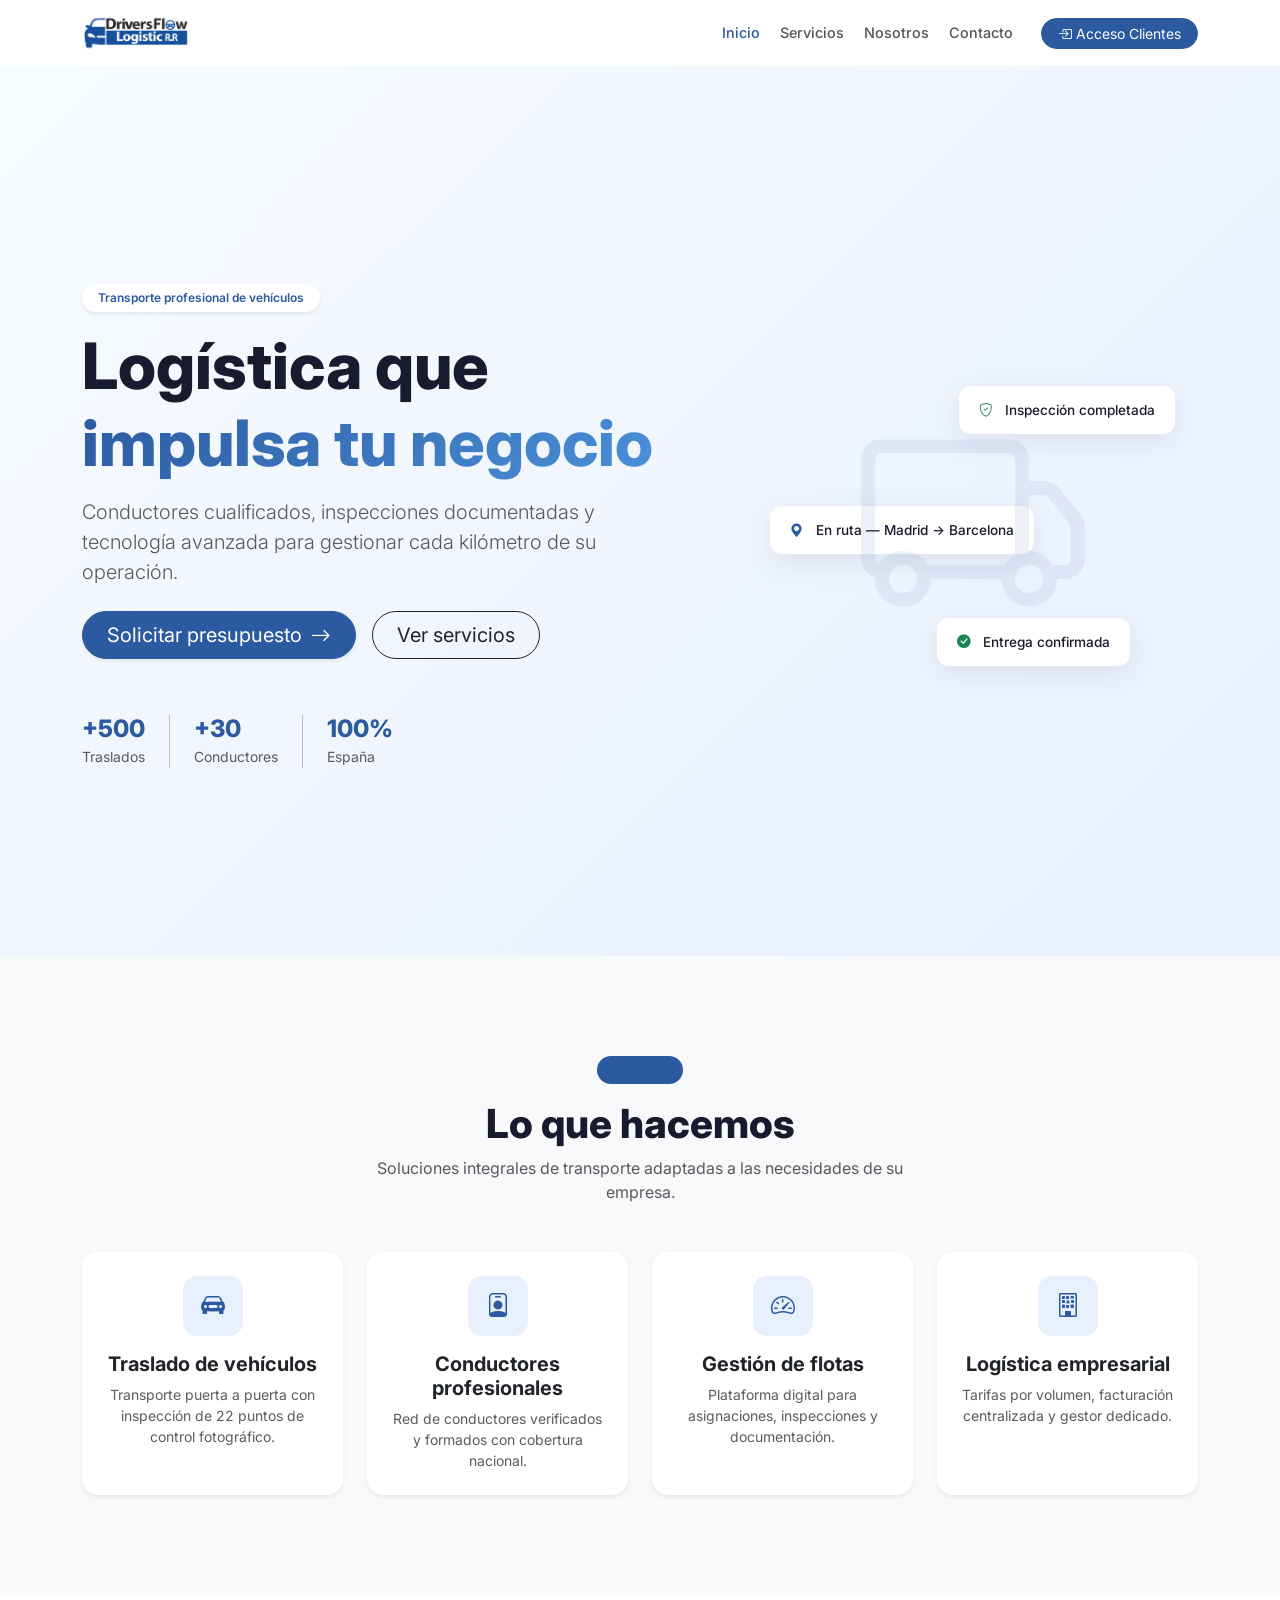
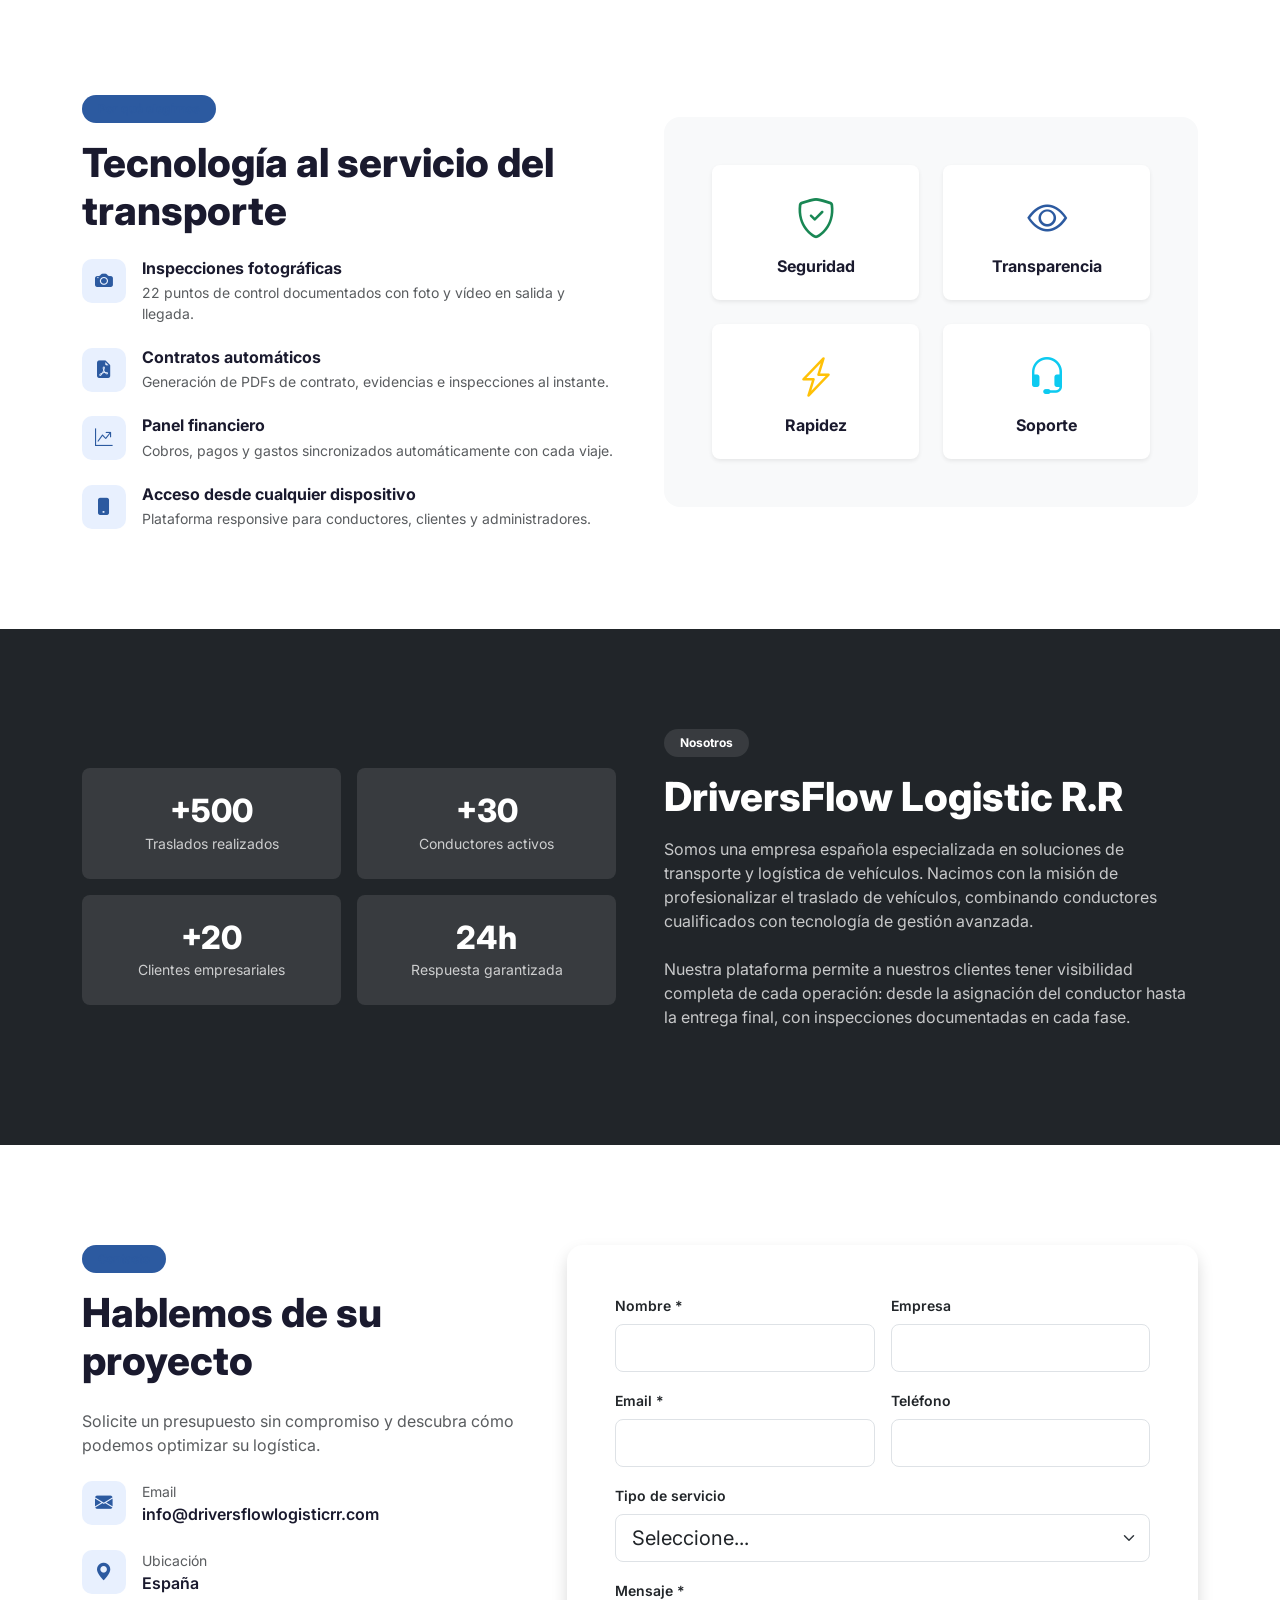
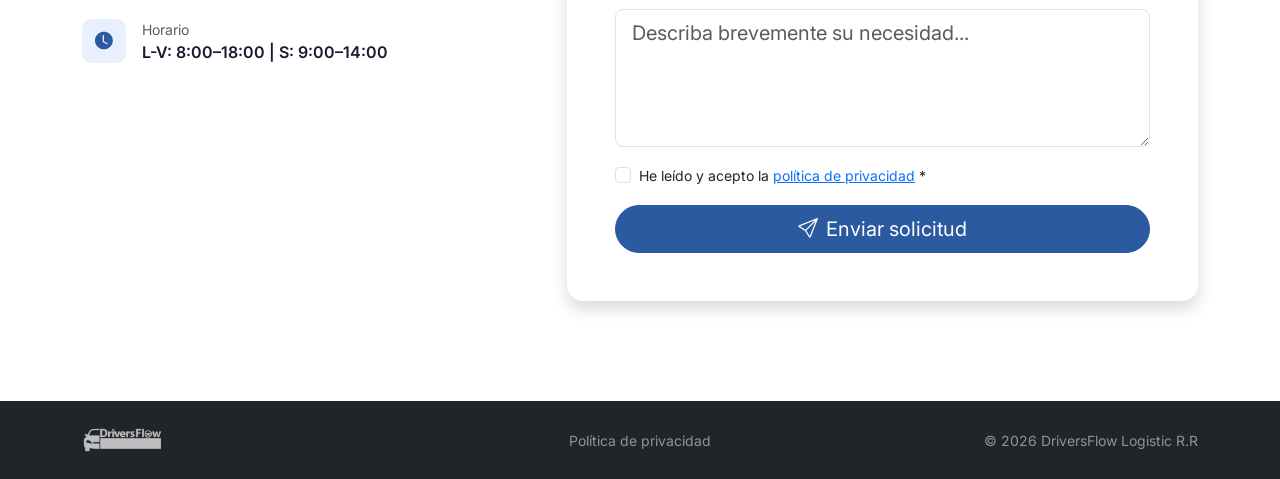
==== index.html @ 22121470 "Crear sitio web informativo single-page con Bootstrap 5 Landing page moderna con secciones: hero, se" ====
<!DOCTYPE html>
<html lang="es">
<head>
    <meta charset="UTF-8">
    <meta name="viewport" content="width=device-width, initial-scale=1.0">
    <title>DriversFlow Logistic R.R — Transporte y Logística</title>
    <meta name="description" content="DriversFlow Logistic R.R — Soluciones profesionales de transporte y logística en España.">
    <link href="https://cdn.jsdelivr.net/npm/bootstrap@5.3.3/dist/css/bootstrap.min.css" rel="stylesheet">
    <link href="https://cdn.jsdelivr.net/npm/bootstrap-icons@1.11.3/font/bootstrap-icons.min.css" rel="stylesheet">
    <link href="https://fonts.googleapis.com/css2?family=Inter:wght@300;400;500;600;700;800&display=swap" rel="stylesheet">
    <link href="css/styles.css" rel="stylesheet">
</head>
<body data-bs-spy="scroll" data-bs-target="#navbarNav" data-bs-offset="80">

<!-- Navbar -->
<nav class="navbar navbar-expand-lg navbar-light fixed-top">
    <div class="container">
        <a class="navbar-brand" href="#inicio">
            <img src="img/logo.png" alt="DriversFlow Logistic R.R" height="40">
        </a>
        <button class="navbar-toggler border-0" type="button" data-bs-toggle="collapse" data-bs-target="#navbarNav">
            <span class="navbar-toggler-icon"></span>
        </button>
        <div class="collapse navbar-collapse" id="navbarNav">
            <ul class="navbar-nav ms-auto gap-1">
                <li class="nav-item"><a class="nav-link" href="#inicio">Inicio</a></li>
                <li class="nav-item"><a class="nav-link" href="#servicios">Servicios</a></li>
                <li class="nav-item"><a class="nav-link" href="#nosotros">Nosotros</a></li>
                <li class="nav-item"><a class="nav-link" href="#contacto">Contacto</a></li>
                <li class="nav-item ms-lg-3">
                    <a class="btn btn-primary btn-sm rounded-pill px-3 mt-1" href="https://driversflowlogisticrr.es/accounts/login/" target="_blank">
                        <i class="bi bi-box-arrow-in-right me-1"></i>Acceso Clientes
                    </a>
                </li>
            </ul>
        </div>
    </div>
</nav>

<!-- Hero -->
<section id="inicio" class="hero-section d-flex align-items-center">
    <div class="container">
        <div class="row align-items-center">
            <div class="col-lg-7">
                <span class="badge bg-white text-primary rounded-pill px-3 py-2 mb-3 fw-semibold shadow-sm">Transporte profesional de vehículos</span>
                <h1 class="display-3 fw-800 mb-3">Logística que<br><span class="text-gradient">impulsa tu negocio</span></h1>
                <p class="lead text-muted mb-4 pe-lg-5">Conductores cualificados, inspecciones documentadas y tecnología avanzada para gestionar cada kilómetro de su operación.</p>
                <div class="d-flex gap-3 flex-wrap">
                    <a href="#contacto" class="btn btn-primary btn-lg rounded-pill px-4 shadow-sm">
                        Solicitar presupuesto <i class="bi bi-arrow-right ms-1"></i>
                    </a>
                    <a href="#servicios" class="btn btn-outline-dark btn-lg rounded-pill px-4">
                        Ver servicios
                    </a>
                </div>
                <div class="d-flex gap-4 mt-5 pt-2">
                    <div>
                        <h4 class="fw-800 text-primary mb-0">+500</h4>
                        <small class="text-muted">Traslados</small>
                    </div>
                    <div class="vr opacity-25"></div>
                    <div>
                        <h4 class="fw-800 text-primary mb-0">+30</h4>
                        <small class="text-muted">Conductores</small>
                    </div>
                    <div class="vr opacity-25"></div>
                    <div>
                        <h4 class="fw-800 text-primary mb-0">100%</h4>
                        <small class="text-muted">España</small>
                    </div>
                </div>
            </div>
            <div class="col-lg-5 d-none d-lg-block">
                <div class="hero-graphic">
                    <div class="hero-card card-1">
                        <i class="bi bi-shield-check text-success"></i> Inspección completada
                    </div>
                    <div class="hero-card card-2">
                        <i class="bi bi-geo-alt-fill text-primary"></i> En ruta — Madrid → Barcelona
                    </div>
                    <div class="hero-card card-3">
                        <i class="bi bi-check-circle-fill text-success"></i> Entrega confirmada
                    </div>
                    <i class="bi bi-truck hero-icon"></i>
                </div>
            </div>
        </div>
    </div>
</section>

<!-- Servicios -->
<section id="servicios" class="py-section bg-light">
    <div class="container">
        <div class="text-center mb-5">
            <span class="badge bg-primary bg-opacity-10 text-primary rounded-pill px-3 py-2 mb-3">Servicios</span>
            <h2 class="display-6 fw-800">Lo que hacemos</h2>
            <p class="text-muted col-lg-6 mx-auto">Soluciones integrales de transporte adaptadas a las necesidades de su empresa.</p>
        </div>
        <div class="row g-4">
            <div class="col-md-6 col-lg-3">
                <div class="card border-0 shadow-sm h-100 service-card">
                    <div class="card-body p-4 text-center">
                        <div class="icon-box mx-auto mb-3">
                            <i class="bi bi-car-front-fill"></i>
                        </div>
                        <h5 class="fw-bold">Traslado de vehículos</h5>
                        <p class="text-muted small mb-0">Transporte puerta a puerta con inspección de 22 puntos de control fotográfico.</p>
                    </div>
                </div>
            </div>
            <div class="col-md-6 col-lg-3">
                <div class="card border-0 shadow-sm h-100 service-card">
                    <div class="card-body p-4 text-center">
                        <div class="icon-box mx-auto mb-3">
                            <i class="bi bi-person-badge"></i>
                        </div>
                        <h5 class="fw-bold">Conductores profesionales</h5>
                        <p class="text-muted small mb-0">Red de conductores verificados y formados con cobertura nacional.</p>
                    </div>
                </div>
            </div>
            <div class="col-md-6 col-lg-3">
                <div class="card border-0 shadow-sm h-100 service-card">
                    <div class="card-body p-4 text-center">
                        <div class="icon-box mx-auto mb-3">
                            <i class="bi bi-speedometer2"></i>
                        </div>
                        <h5 class="fw-bold">Gestión de flotas</h5>
                        <p class="text-muted small mb-0">Plataforma digital para asignaciones, inspecciones y documentación.</p>
                    </div>
                </div>
            </div>
            <div class="col-md-6 col-lg-3">
                <div class="card border-0 shadow-sm h-100 service-card">
                    <div class="card-body p-4 text-center">
                        <div class="icon-box mx-auto mb-3">
                            <i class="bi bi-building"></i>
                        </div>
                        <h5 class="fw-bold">Logística empresarial</h5>
                        <p class="text-muted small mb-0">Tarifas por volumen, facturación centralizada y gestor dedicado.</p>
                    </div>
                </div>
            </div>
        </div>
    </div>
</section>

<!-- Por qué elegirnos -->
<section class="py-section">
    <div class="container">
        <div class="row align-items-center g-5">
            <div class="col-lg-6">
                <span class="badge bg-primary bg-opacity-10 text-primary rounded-pill px-3 py-2 mb-3">Por qué elegirnos</span>
                <h2 class="display-6 fw-800 mb-4">Tecnología al servicio del transporte</h2>
                <div class="d-flex mb-4">
                    <div class="feature-icon me-3">
                        <i class="bi bi-camera-fill"></i>
                    </div>
                    <div>
                        <h6 class="fw-bold mb-1">Inspecciones fotográficas</h6>
                        <p class="text-muted small mb-0">22 puntos de control documentados con foto y vídeo en salida y llegada.</p>
                    </div>
                </div>
                <div class="d-flex mb-4">
                    <div class="feature-icon me-3">
                        <i class="bi bi-file-earmark-pdf-fill"></i>
                    </div>
                    <div>
                        <h6 class="fw-bold mb-1">Contratos automáticos</h6>
                        <p class="text-muted small mb-0">Generación de PDFs de contrato, evidencias e inspecciones al instante.</p>
                    </div>
                </div>
                <div class="d-flex mb-4">
                    <div class="feature-icon me-3">
                        <i class="bi bi-graph-up-arrow"></i>
                    </div>
                    <div>
                        <h6 class="fw-bold mb-1">Panel financiero</h6>
                        <p class="text-muted small mb-0">Cobros, pagos y gastos sincronizados automáticamente con cada viaje.</p>
                    </div>
                </div>
                <div class="d-flex">
                    <div class="feature-icon me-3">
                        <i class="bi bi-phone-fill"></i>
                    </div>
                    <div>
                        <h6 class="fw-bold mb-1">Acceso desde cualquier dispositivo</h6>
                        <p class="text-muted small mb-0">Plataforma responsive para conductores, clientes y administradores.</p>
                    </div>
                </div>
            </div>
            <div class="col-lg-6">
                <div class="bg-light rounded-4 p-5 text-center">
                    <div class="row g-4">
                        <div class="col-6">
                            <div class="bg-white rounded-3 p-4 shadow-sm">
                                <i class="bi bi-shield-check fs-1 text-success"></i>
                                <h6 class="fw-bold mt-2 mb-0">Seguridad</h6>
                            </div>
                        </div>
                        <div class="col-6">
                            <div class="bg-white rounded-3 p-4 shadow-sm">
                                <i class="bi bi-eye fs-1 text-primary"></i>
                                <h6 class="fw-bold mt-2 mb-0">Transparencia</h6>
                            </div>
                        </div>
                        <div class="col-6">
                            <div class="bg-white rounded-3 p-4 shadow-sm">
                                <i class="bi bi-lightning-charge fs-1 text-warning"></i>
                                <h6 class="fw-bold mt-2 mb-0">Rapidez</h6>
                            </div>
                        </div>
                        <div class="col-6">
                            <div class="bg-white rounded-3 p-4 shadow-sm">
                                <i class="bi bi-headset fs-1 text-info"></i>
                                <h6 class="fw-bold mt-2 mb-0">Soporte</h6>
                            </div>
                        </div>
                    </div>
                </div>
            </div>
        </div>
    </div>
</section>

<!-- Nosotros -->
<section id="nosotros" class="py-section bg-dark text-white">
    <div class="container">
        <div class="row align-items-center g-5">
            <div class="col-lg-6 order-lg-2">
                <span class="badge bg-white bg-opacity-10 text-white rounded-pill px-3 py-2 mb-3">Nosotros</span>
                <h2 class="display-6 fw-800 mb-3">DriversFlow Logistic R.R</h2>
                <p class="opacity-75 mb-4">Somos una empresa española especializada en soluciones de transporte y logística de vehículos. Nacimos con la misión de profesionalizar el traslado de vehículos, combinando conductores cualificados con tecnología de gestión avanzada.</p>
                <p class="opacity-75">Nuestra plataforma permite a nuestros clientes tener visibilidad completa de cada operación: desde la asignación del conductor hasta la entrega final, con inspecciones documentadas en cada fase.</p>
            </div>
            <div class="col-lg-6 order-lg-1">
                <div class="row g-3">
                    <div class="col-6">
                        <div class="bg-white bg-opacity-10 rounded-3 p-4 text-center">
                            <h2 class="fw-800 mb-0">+500</h2>
                            <small class="opacity-75">Traslados realizados</small>
                        </div>
                    </div>
                    <div class="col-6">
                        <div class="bg-white bg-opacity-10 rounded-3 p-4 text-center">
                            <h2 class="fw-800 mb-0">+30</h2>
                            <small class="opacity-75">Conductores activos</small>
                        </div>
                    </div>
                    <div class="col-6">
                        <div class="bg-white bg-opacity-10 rounded-3 p-4 text-center">
                            <h2 class="fw-800 mb-0">+20</h2>
                            <small class="opacity-75">Clientes empresariales</small>
                        </div>
                    </div>
                    <div class="col-6">
                        <div class="bg-white bg-opacity-10 rounded-3 p-4 text-center">
                            <h2 class="fw-800 mb-0">24h</h2>
                            <small class="opacity-75">Respuesta garantizada</small>
                        </div>
                    </div>
                </div>
            </div>
        </div>
    </div>
</section>

<!-- Contacto -->
<section id="contacto" class="py-section">
    <div class="container">
        <div class="row g-5">
            <div class="col-lg-5">
                <span class="badge bg-primary bg-opacity-10 text-primary rounded-pill px-3 py-2 mb-3">Contacto</span>
                <h2 class="display-6 fw-800 mb-4">Hablemos de su proyecto</h2>
                <p class="text-muted mb-4">Solicite un presupuesto sin compromiso y descubra cómo podemos optimizar su logística.</p>

                <div class="d-flex mb-4">
                    <div class="contact-icon me-3"><i class="bi bi-envelope-fill"></i></div>
                    <div>
                        <small class="text-muted d-block">Email</small>
                        <span class="fw-semibold">info@driversflowlogisticrr.com</span>
                    </div>
                </div>
                <div class="d-flex mb-4">
                    <div class="contact-icon me-3"><i class="bi bi-geo-alt-fill"></i></div>
                    <div>
                        <small class="text-muted d-block">Ubicación</small>
                        <span class="fw-semibold">España</span>
                    </div>
                </div>
                <div class="d-flex mb-4">
                    <div class="contact-icon me-3"><i class="bi bi-clock-fill"></i></div>
                    <div>
                        <small class="text-muted d-block">Horario</small>
                        <span class="fw-semibold">L-V: 8:00–18:00 | S: 9:00–14:00</span>
                    </div>
                </div>
            </div>
            <div class="col-lg-7">
                <div class="card border-0 shadow rounded-4">
                    <div class="card-body p-4 p-lg-5">
                        <form id="contactForm">
                            <div class="row g-3">
                                <div class="col-md-6">
                                    <label class="form-label small fw-semibold">Nombre *</label>
                                    <input type="text" class="form-control form-control-lg rounded-3" required>
                                </div>
                                <div class="col-md-6">
                                    <label class="form-label small fw-semibold">Empresa</label>
                                    <input type="text" class="form-control form-control-lg rounded-3">
                                </div>
                                <div class="col-md-6">
                                    <label class="form-label small fw-semibold">Email *</label>
                                    <input type="email" class="form-control form-control-lg rounded-3" required>
                                </div>
                                <div class="col-md-6">
                                    <label class="form-label small fw-semibold">Teléfono</label>
                                    <input type="tel" class="form-control form-control-lg rounded-3">
                                </div>
                                <div class="col-12">
                                    <label class="form-label small fw-semibold">Tipo de servicio</label>
                                    <select class="form-select form-select-lg rounded-3">
                                        <option value="">Seleccione...</option>
                                        <option>Traslado de vehículos</option>
                                        <option>Conductores profesionales</option>
                                        <option>Gestión de flotas</option>
                                        <option>Logística empresarial</option>
                                        <option>Otro</option>
                                    </select>
                                </div>
                                <div class="col-12">
                                    <label class="form-label small fw-semibold">Mensaje *</label>
                                    <textarea class="form-control form-control-lg rounded-3" rows="4" required placeholder="Describa brevemente su necesidad..."></textarea>
                                </div>
                                <div class="col-12">
                                    <div class="form-check">
                                        <input class="form-check-input" type="checkbox" id="privacyCheck" required>
                                        <label class="form-check-label small" for="privacyCheck">
                                            He leído y acepto la <a href="privacidad.html" target="_blank">política de privacidad</a> *
                                        </label>
                                    </div>
                                </div>
                                <div class="col-12">
                                    <button type="submit" class="btn btn-primary btn-lg rounded-pill px-5 w-100">
                                        <i class="bi bi-send me-2"></i>Enviar solicitud
                                    </button>
                                </div>
                            </div>
                        </form>
                        <div id="formSuccess" class="alert alert-success mt-3 d-none rounded-3">
                            <i class="bi bi-check-circle me-2"></i>Mensaje enviado. Nos pondremos en contacto en breve.
                        </div>
                    </div>
                </div>
            </div>
        </div>
    </div>
</section>

<!-- Footer -->
<footer class="bg-dark text-white py-4">
    <div class="container">
        <div class="row align-items-center">
            <div class="col-md-4 mb-3 mb-md-0">
                <img src="img/logo.png" alt="DriversFlow Logistic R.R" height="30" style="filter:brightness(0) invert(1);opacity:.7;">
            </div>
            <div class="col-md-4 text-center mb-3 mb-md-0">
                <a href="privacidad.html" class="text-white-50 text-decoration-none small">Política de privacidad</a>
            </div>
            <div class="col-md-4 text-md-end">
                <small class="text-white-50">&copy; 2026 DriversFlow Logistic R.R</small>
            </div>
        </div>
    </div>
</footer>

<script src="https://cdn.jsdelivr.net/npm/bootstrap@5.3.3/dist/js/bootstrap.bundle.min.js"></script>
<script>
// Smooth scroll
document.querySelectorAll('a[href^="#"]').forEach(a => {
    a.addEventListener('click', function(e) {
        e.preventDefault();
        const el = document.querySelector(this.getAttribute('href'));
        if (el) el.scrollIntoView({ behavior: 'smooth', block: 'start' });
        // Cerrar menu mobile
        const nav = document.getElementById('navbarNav');
        if (nav.classList.contains('show')) bootstrap.Collapse.getInstance(nav).hide();
    });
});

// Navbar shadow on scroll
window.addEventListener('scroll', () => {
    document.querySelector('.navbar').classList.toggle('scrolled', window.scrollY > 20);
});

// Form
document.getElementById('contactForm').addEventListener('submit', function(e) {
    e.preventDefault();
    this.classList.add('d-none');
    document.getElementById('formSuccess').classList.remove('d-none');
});
</script>
</body>
</html>
---- css/styles.css ----
/* DriversFlow Logistic — Modern Single Page */

:root {
    --primary: #2c5aa0;
    --primary-dark: #1e3f73;
    --primary-light: #e8f0fe;
}

* {
    scroll-behavior: smooth;
}

body {
    font-family: 'Inter', system-ui, -apple-system, sans-serif;
    padding-top: 56px;
    color: #1a1a2e;
}

.fw-800 { font-weight: 800; }

/* Navbar */
.navbar {
    background-color: rgba(255, 255, 255, 0.95) !important;
    backdrop-filter: blur(10px);
    -webkit-backdrop-filter: blur(10px);
    transition: box-shadow 0.3s;
}

.navbar.scrolled {
    box-shadow: 0 2px 20px rgba(0, 0, 0, 0.08);
}

.navbar .nav-link {
    font-weight: 500;
    font-size: 0.9rem;
    color: #555 !important;
    transition: color 0.2s;
}

.navbar .nav-link:hover,
.navbar .nav-link.active {
    color: var(--primary) !important;
}

/* Colors */
.bg-primary, .btn-primary {
    background-color: var(--primary) !important;
    border-color: var(--primary) !important;
}

.btn-primary:hover {
    background-color: var(--primary-dark) !important;
    border-color: var(--primary-dark) !important;
}

.text-primary { color: var(--primary) !important; }

.btn-outline-primary {
    color: var(--primary);
    border-color: var(--primary);
}

.btn-outline-primary:hover {
    background-color: var(--primary);
    border-color: var(--primary);
}

/* Hero */
.hero-section {
    min-height: 100vh;
    padding: 100px 0 60px;
    background: linear-gradient(135deg, #f8fbff 0%, #e8f0fe 100%);
    overflow: hidden;
}

.text-gradient {
    background: linear-gradient(135deg, var(--primary), #4a90d9);
    -webkit-background-clip: text;
    -webkit-text-fill-color: transparent;
    background-clip: text;
}

.hero-graphic {
    position: relative;
    height: 400px;
}

.hero-icon {
    font-size: 14rem;
    color: var(--primary);
    opacity: 0.08;
    position: absolute;
    top: 50%;
    left: 50%;
    transform: translate(-50%, -50%);
}

.hero-card {
    position: absolute;
    background: #fff;
    border-radius: 12px;
    padding: 14px 20px;
    box-shadow: 0 8px 30px rgba(0, 0, 0, 0.08);
    font-size: 0.85rem;
    font-weight: 500;
    white-space: nowrap;
    animation: float 6s ease-in-out infinite;
}

.hero-card i { margin-right: 8px; }

.hero-card.card-1 {
    top: 15%;
    right: 5%;
    animation-delay: 0s;
}

.hero-card.card-2 {
    top: 45%;
    left: 5%;
    animation-delay: 2s;
}

.hero-card.card-3 {
    bottom: 15%;
    right: 15%;
    animation-delay: 4s;
}

@keyframes float {
    0%, 100% { transform: translateY(0); }
    50% { transform: translateY(-10px); }
}

/* Sections */
.py-section {
    padding: 100px 0;
}

/* Service cards */
.service-card {
    border-radius: 16px !important;
    transition: transform 0.3s, box-shadow 0.3s;
}

.service-card:hover {
    transform: translateY(-8px);
    box-shadow: 0 20px 40px rgba(0, 0, 0, 0.1);
}

.icon-box {
    width: 60px;
    height: 60px;
    border-radius: 14px;
    background: var(--primary-light);
    display: flex;
    align-items: center;
    justify-content: center;
    font-size: 1.5rem;
    color: var(--primary);
}

/* Features */
.feature-icon {
    width: 44px;
    height: 44px;
    min-width: 44px;
    border-radius: 10px;
    background: var(--primary-light);
    display: flex;
    align-items: center;
    justify-content: center;
    color: var(--primary);
    font-size: 1.1rem;
}

/* Contact */
.contact-icon {
    width: 44px;
    height: 44px;
    min-width: 44px;
    border-radius: 10px;
    background: var(--primary-light);
    display: flex;
    align-items: center;
    justify-content: center;
    color: var(--primary);
    font-size: 1.1rem;
}

/* Cards */
.card {
    border-radius: 16px;
}

/* Footer */
footer a:hover { color: #fff !important; }

/* Responsive */
@media (max-width: 768px) {
    .hero-section {
        min-height: auto;
        padding: 80px 0 60px;
        text-align: center;
    }

    .hero-section .d-flex {
        justify-content: center;
    }

    .hero-section h1 {
        font-size: 2.2rem;
    }

    .py-section {
        padding: 60px 0;
    }

    .display-6 {
        font-size: 1.6rem;
    }
}
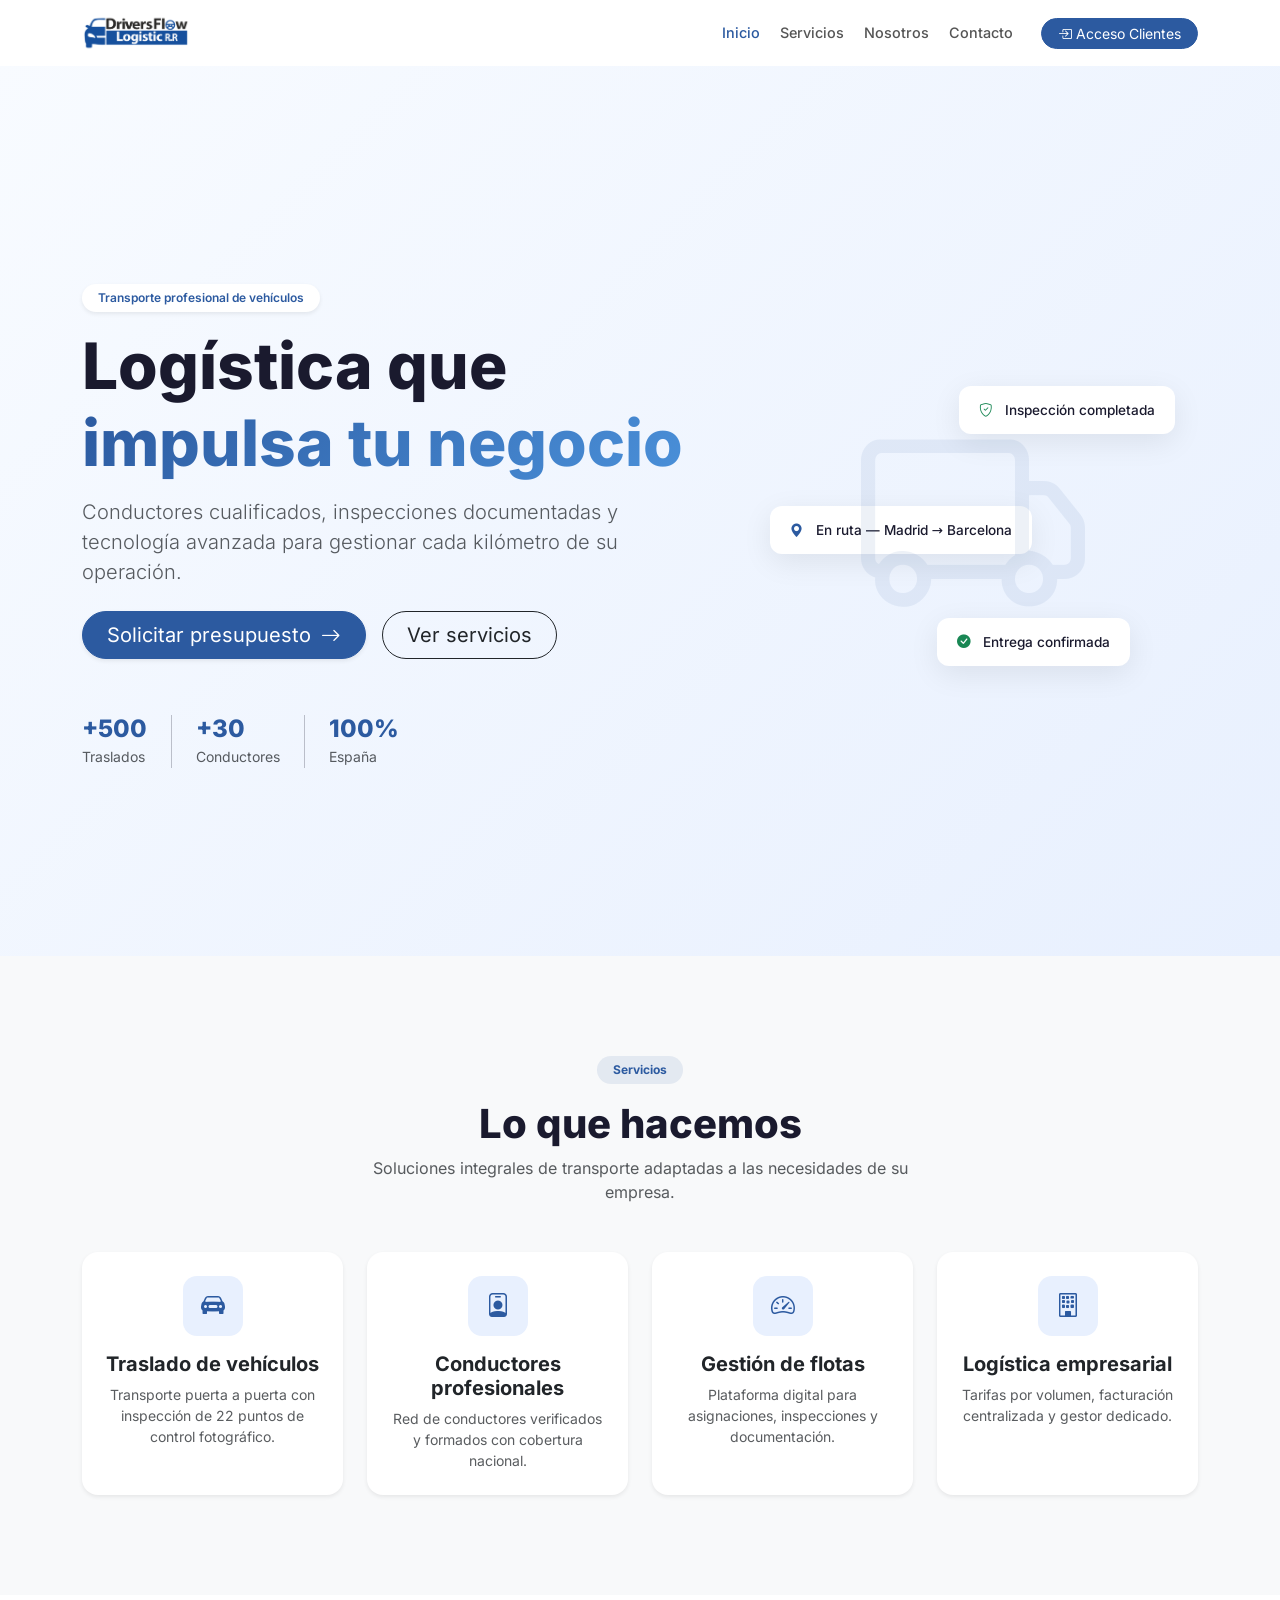
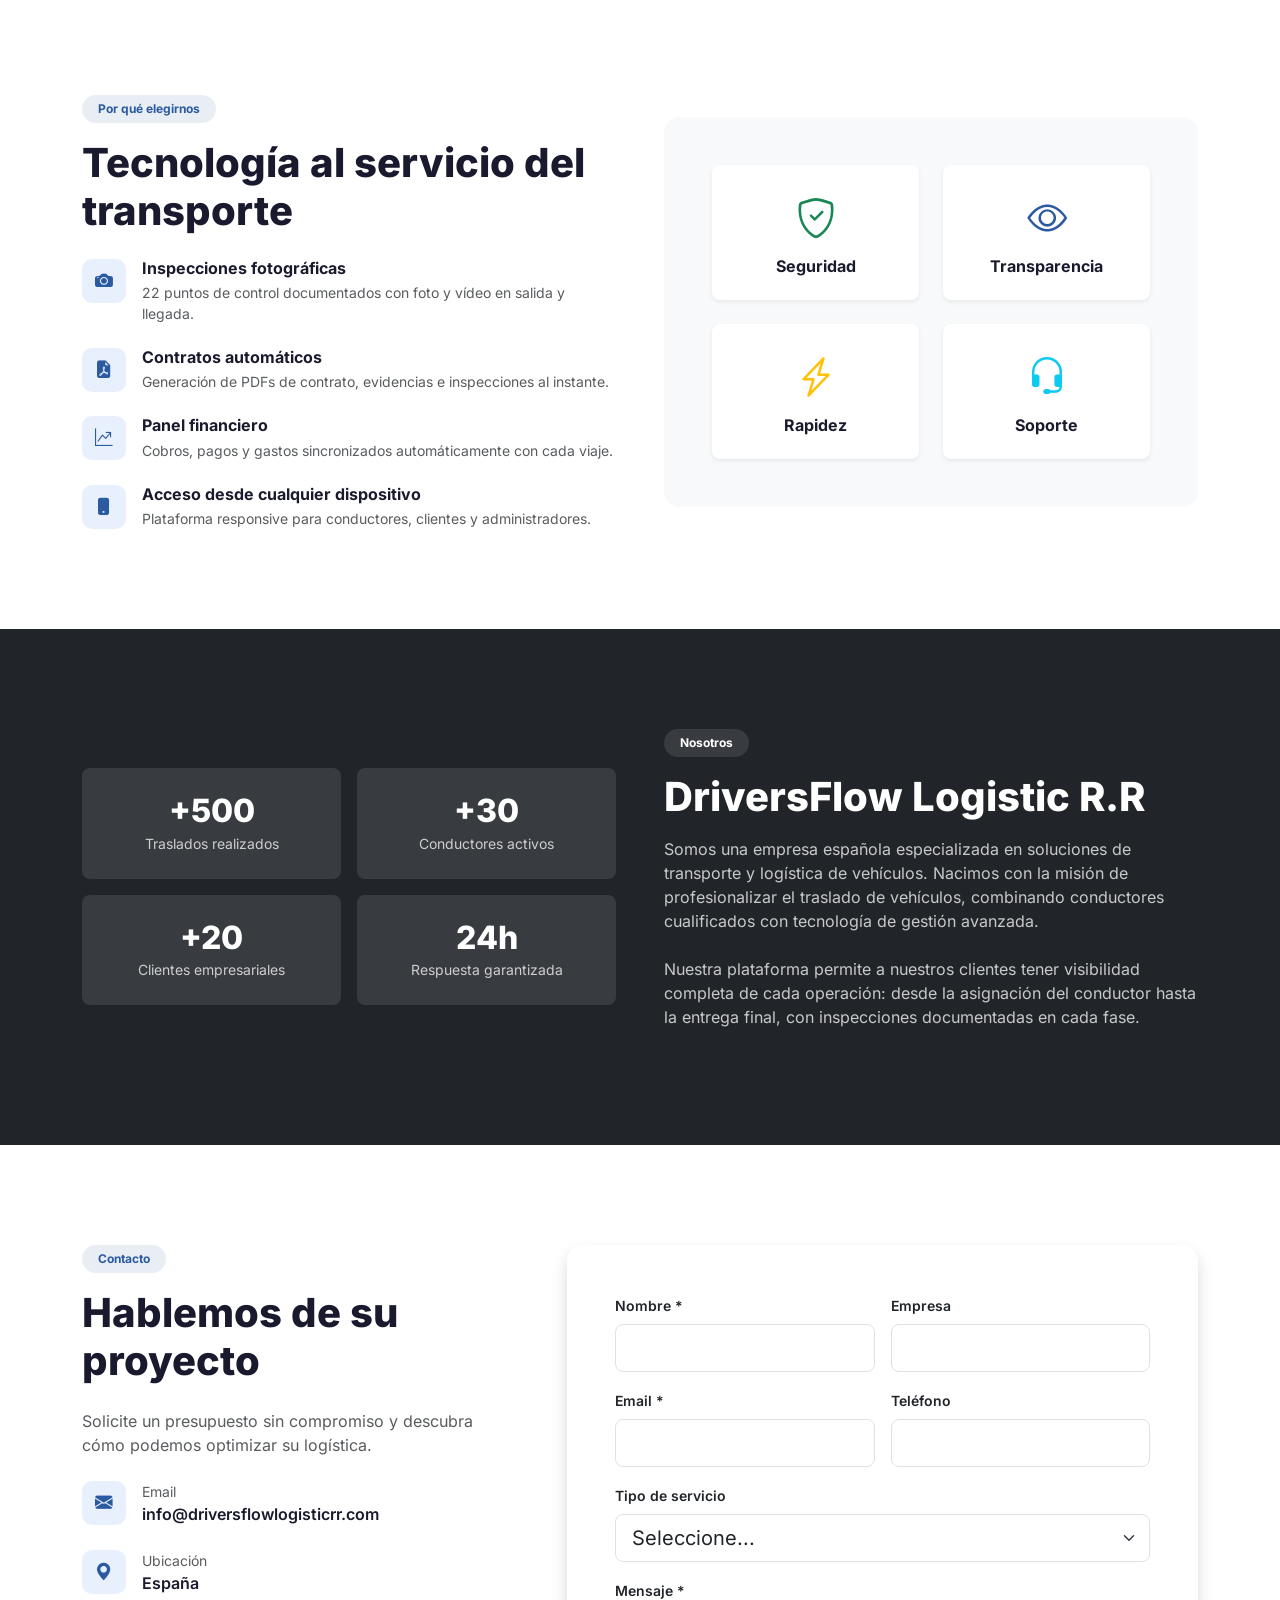
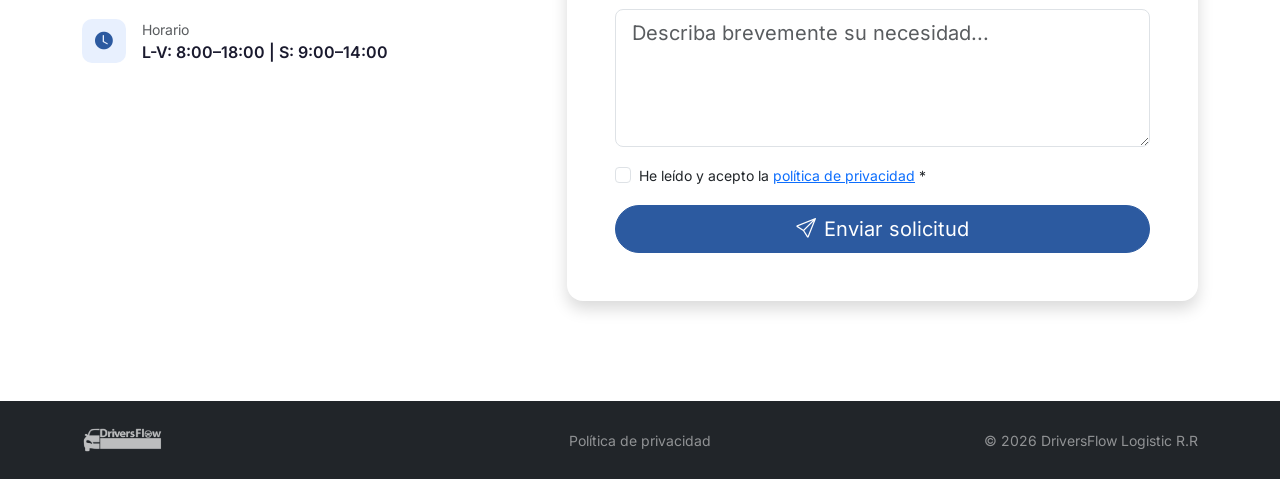
==== commit 8c22f6a5: "Autohospedar Bootstrap, Bootstrap Icons e Inter para evitar fugas de IP Se elimina toda dependencia " ====
--- a/index.html
+++ b/index.html
@@ -5,9 +5,9 @@
     <meta name="viewport" content="width=device-width, initial-scale=1.0">
     <title>DriversFlow Logistic R.R — Transporte y Logística</title>
     <meta name="description" content="DriversFlow Logistic R.R — Soluciones profesionales de transporte y logística en España.">
-    <link href="https://cdn.jsdelivr.net/npm/bootstrap@5.3.3/dist/css/bootstrap.min.css" rel="stylesheet">
-    <link href="https://cdn.jsdelivr.net/npm/bootstrap-icons@1.11.3/font/bootstrap-icons.min.css" rel="stylesheet">
-    <link href="https://fonts.googleapis.com/css2?family=Inter:wght@300;400;500;600;700;800&display=swap" rel="stylesheet">
+    <link href="css/bootstrap.min.css" rel="stylesheet">
+    <link href="css/bootstrap-icons.min.css" rel="stylesheet">
+    <link href="css/fonts.css" rel="stylesheet">
     <link href="css/styles.css" rel="stylesheet">
 </head>
 <body data-bs-spy="scroll" data-bs-target="#navbarNav" data-bs-offset="80">
@@ -28,7 +28,7 @@
                 <li class="nav-item"><a class="nav-link" href="#nosotros">Nosotros</a></li>
                 <li class="nav-item"><a class="nav-link" href="#contacto">Contacto</a></li>
                 <li class="nav-item ms-lg-3">
-                    <a class="btn btn-primary btn-sm rounded-pill px-3 mt-1" href="https://driversflowlogisticrr.es/accounts/login/" target="_blank">
+                    <a class="btn btn-primary btn-sm rounded-pill px-3 mt-1" href="https://driversflowlogisticrr.es/accounts/login/" target="_blank" rel="noopener">
                         <i class="bi bi-box-arrow-in-right me-1"></i>Acceso Clientes
                     </a>
                 </li>
@@ -336,7 +336,7 @@
                                     <div class="form-check">
                                         <input class="form-check-input" type="checkbox" id="privacyCheck" required>
                                         <label class="form-check-label small" for="privacyCheck">
-                                            He leído y acepto la <a href="privacidad.html" target="_blank">política de privacidad</a> *
+                                            He leído y acepto la <a href="privacidad.html" target="_blank" rel="noopener">política de privacidad</a> *
                                         </label>
                                     </div>
                                 </div>
@@ -374,7 +374,7 @@
     </div>
 </footer>
 
-<script src="https://cdn.jsdelivr.net/npm/bootstrap@5.3.3/dist/js/bootstrap.bundle.min.js"></script>
+<script src="js/bootstrap.bundle.min.js"></script>
 <script>
 // Smooth scroll
 document.querySelectorAll('a[href^="#"]').forEach(a => {
--- a/css/fonts.css
+++ b/css/fonts.css
@@ -0,0 +1,17 @@
+@font-face {
+    font-family: 'Inter';
+    font-style: normal;
+    font-weight: 300 800;
+    font-display: swap;
+    src: url('../fonts/inter-var-latin-ext.woff2') format('woff2');
+    unicode-range: U+0100-02BA, U+02BD-02C5, U+02C7-02CC, U+02CE-02D7, U+02DD-02FF, U+0304, U+0308, U+0329, U+1D00-1DBF, U+1E00-1E9F, U+1EF2-1EFF, U+2020, U+20A0-20AB, U+20AD-20C0, U+2113, U+2C60-2C7F, U+A720-A7FF;
+}
+
+@font-face {
+    font-family: 'Inter';
+    font-style: normal;
+    font-weight: 300 800;
+    font-display: swap;
+    src: url('../fonts/inter-var-latin.woff2') format('woff2');
+    unicode-range: U+0000-00FF, U+0131, U+0152-0153, U+02BB-02BC, U+02C6, U+02DA, U+02DC, U+0304, U+0308, U+0329, U+2000-206F, U+20AC, U+2122, U+2191, U+2193, U+2212, U+2215, U+FEFF, U+FFFD;
+}
--- a/css/styles.css
+++ b/css/styles.css
@@ -4,6 +4,7 @@
     --primary: #2c5aa0;
     --primary-dark: #1e3f73;
     --primary-light: #e8f0fe;
+    --bs-primary-rgb: 44, 90, 160;
 }
 
 * {
@@ -43,7 +44,7 @@
 }
 
 /* Colors */
-.bg-primary, .btn-primary {
+.btn-primary {
     background-color: var(--primary) !important;
     border-color: var(--primary) !important;
 }
@@ -52,8 +53,6 @@
     background-color: var(--primary-dark) !important;
     border-color: var(--primary-dark) !important;
 }
-
-.text-primary { color: var(--primary) !important; }
 
 .btn-outline-primary {
     color: var(--primary);
